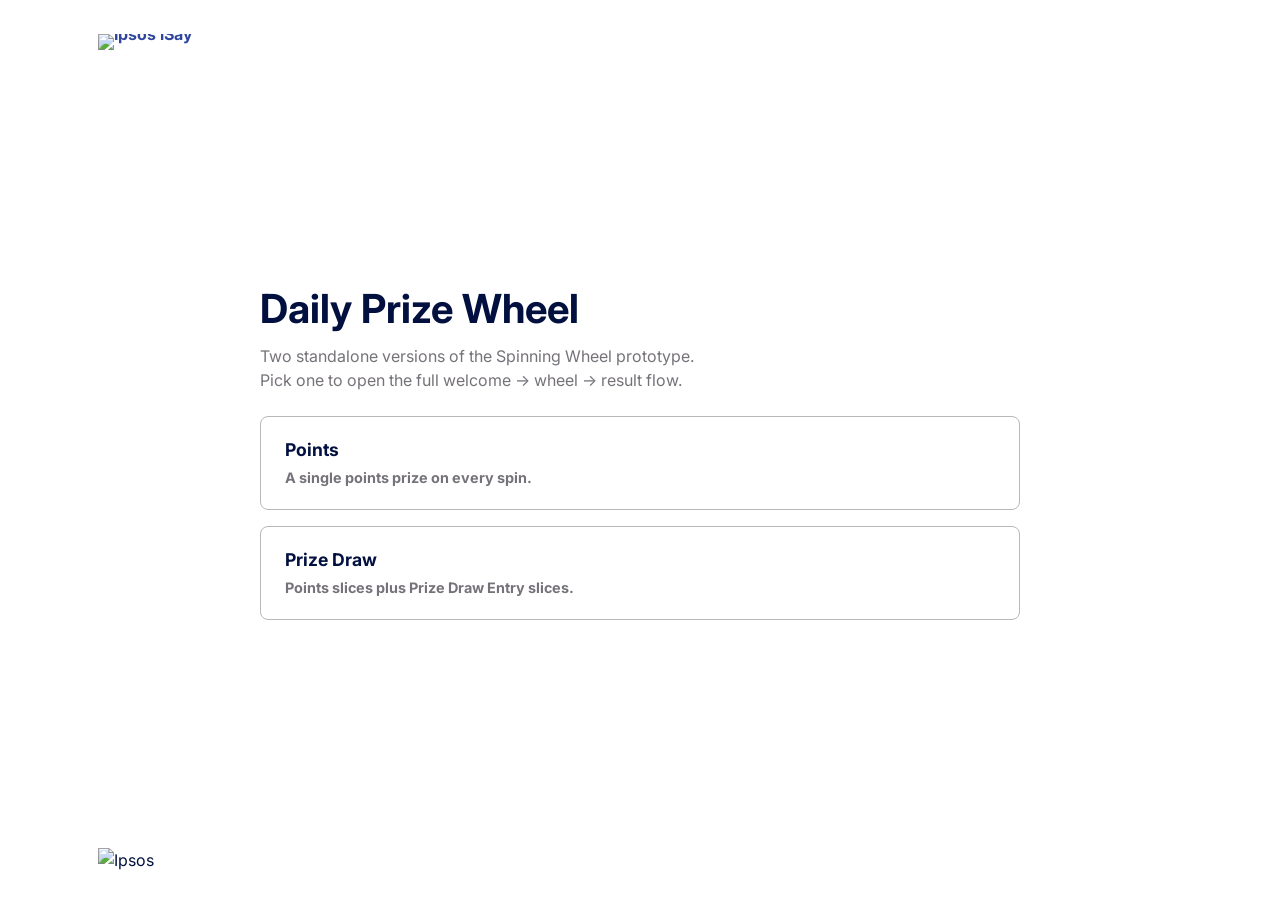
==== projects/spinning-wheel/index.html @ 9f3f1b7b "Added Spinning Wheel as standalone project" ====
<!doctype html>
<html lang="en">
<head>
  <meta charset="utf-8">
  <meta name="viewport" content="width=device-width, initial-scale=1">
  <title>Daily Prize Wheel — Prototypes</title>
  <link rel="preconnect" href="https://fonts.googleapis.com">
  <link rel="preconnect" href="https://fonts.gstatic.com" crossorigin>
  <link href="https://fonts.googleapis.com/css2?family=Inter:wght@400;700&family=Noto+Color+Emoji&display=swap" rel="stylesheet">
  <link rel="stylesheet" href="styles.css">
</head>
<body>
  <div class="page-shell">
    <header class="app-header">
      <div class="site-container">
        <a class="brand" href="./" aria-label="Ipsos iSay home">
          <img src="https://cdn.ipsosinteractive.com/deploy/PanelOne/resources/logos/ipsos_isay_logo.svg" alt="Ipsos iSay">
        </a>
      </div>
    </header>

    <main class="screen-main">
      <div class="stage">
        <h1>Daily Prize Wheel</h1>
        <p>Two standalone versions of the Spinning Wheel prototype. <br>
          Pick one to open the full welcome → wheel → result flow.</p>

        <div class="launcher-list">
          <a class="launcher-link" href="screens/01-default.html">
            <strong>Points</strong>
            <span>A single points prize on every spin.</span>
          </a>
          <a class="launcher-link" href="screens/02-prize-draw.html">
            <strong>Prize Draw</strong>
            <span>Points slices plus Prize Draw Entry slices.</span>
          </a>
        </div>
      </div>
    </main>

    <footer class="app-footer">
      <div class="site-container">
        <img src="https://cdn.ipsosinteractive.com/deploy/PanelOne/resources/logos/ipsos_logo.svg" alt="Ipsos">
      </div>
    </footer>
  </div>
</body>
</html>
---- projects/spinning-wheel/styles.css ----
:root {
  --white: #fff;
  --gray-100: #f6f6f6;
  --gray-200: #e0e0e0;
  --gray-300: #b8b7b9;
  --indigo-50: #f8f9ff;
  --indigo-500: #2f469c;
  --indigo-600: #1d3590;
  --indigo-700: #112572;
  --indigo-900: #02103f;
  --purple-500: #84329b;
  --green-50: #f4fffb;
  --green-700: #0f4e37;
  --orange-500: #d3681b;
  --red-500: #cf2c53;
  --text-main: var(--indigo-900);
  --text-muted: #767279;
  --text-link: var(--indigo-500);
}

* { box-sizing: border-box; }

html, body { min-height: 100%; }

body {
  margin: 0;
  background: var(--white);
  color: var(--text-main);
  font-family: Inter, "Noto Color Emoji", Arial, sans-serif;
  font-size: 1rem;
  line-height: 1.5;
  -webkit-font-smoothing: antialiased;
}

button, input { font: inherit; }

.page-shell {
  min-height: 100vh;
  display: flex;
  flex-direction: column;
}

/* Site container — header/footer only. A wide, Bootstrap-`.container`-
   style responsive box: full-width with a gutter below 576px, then a
   fixed max-width per breakpoint, centered. Deliberately separate from
   .stage (below), which is the much narrower column the wheel/content
   itself sits in — header/footer must NOT share .stage's max-width. */
.site-container {
  width: 100%;
  margin-inline: auto;
  padding-inline: 1.75rem;
  box-sizing: border-box;
}
@media (min-width: 576px)  { .site-container { max-width: 540px; } }
@media (min-width: 768px)  { .site-container { max-width: 720px; } }
@media (min-width: 992px)  { .site-container { max-width: 960px; } }
@media (min-width: 1200px) { .site-container { max-width: 1140px; } }
@media (min-width: 1400px) { .site-container { max-width: 1320px; } }

.app-header, .app-footer { width: 100%; }
.app-header { padding: 1.4rem 0 .4rem; }
.brand { display: inline-flex; line-height: 0; }
.brand img { display: block; width: auto; height: 38px; }

.screen-main {
  flex: 1 0 auto;
  width: 100%;
  padding: 1.5rem 1rem 2rem;
  display: flex;
  flex-direction: column;
}

.stage { width: 100%; max-width: 760px; margin: auto; }

h1 {
  margin: .5rem 0 .75rem;
  color: var(--text-main);
  font-size: clamp(1.75rem, 4vw, 2.5rem);
  line-height: 1.18;
  font-weight: 700;
}
h1:focus { outline: none; }

p { margin: 0 0 1rem; color: var(--text-muted); }
strong { color: inherit; }
a, .link-button { color: var(--text-link); font-weight: 700; }
a { text-decoration: none; }
a:hover, .link-button:hover { color: var(--indigo-700); text-decoration: underline; }
.text-secondary { color: var(--purple-500); }
.centered { text-align: center; }

.wheel-hero-image {
  display: block;
  width: 100%;
  height: auto;
  margin: 1.25rem 0;
}

.dotted-divider { padding-top: .25rem; border-top: 1px dashed var(--gray-300); }
.rules-consent {
  display: flex;
  align-items: flex-start;
  gap: .75rem;
  margin-top: 1rem;
  padding: 1rem 1.25rem;
  border: 1px solid rgba(0, 0, 0, .1);
  border-radius: 8px;
  background: rgba(47, 70, 156, .03);
  transition: background .2s ease, border-color .2s ease;
}
.rules-consent:hover { background: rgba(47, 70, 156, .06); border-color: rgba(47, 70, 156, .2); }
.rules-consent input {
  appearance: none;
  width: 24px;
  height: 24px;
  min-width: 24px;
  margin: .05rem 0 0;
  position: relative;
  border: 2px solid var(--gray-300);
  border-radius: 4px;
  background: var(--white);
  cursor: pointer;
  transition: .2s cubic-bezier(.4, 0, .2, 1);
}
.rules-consent input:hover { border-color: var(--indigo-500); box-shadow: 0 0 0 3px rgba(47, 70, 156, .08); }
.rules-consent input:focus-visible { outline: none; border-color: var(--indigo-500); box-shadow: 0 0 0 4px rgba(47, 70, 156, .25); }
.rules-consent input:checked { border-color: var(--indigo-500); background: var(--indigo-500); }
.rules-consent input::after {
  content: "";
  position: absolute;
  top: 50%;
  left: 50%;
  width: 6px;
  height: 12px;
  border: solid var(--white);
  border-width: 0 2.5px 2.5px 0;
  opacity: 0;
  transform: translate(-50%, -60%) rotate(45deg) scale(0);
  transition: .2s cubic-bezier(.68, -.55, .27, 1.55);
}
.rules-consent input:checked::after { opacity: 1; transform: translate(-50%, -60%) rotate(45deg) scale(1); }
.rules-consent label { cursor: pointer; }
.rules-error { margin: .5rem 0 0; color: var(--red-500); font-size: .875rem; }

.welcome-actions { display: flex; align-items: center; gap: .75rem; margin-top: 1.25rem; }
.welcome-actions p { margin: 0; }
.link-button { padding: 0; border: 0; background: none; cursor: pointer; }

.button {
  min-height: 44px;
  padding: 9px 16px;
  border: 1px solid transparent;
  border-radius: 6px;
  font-weight: 700;
  cursor: pointer;
}
.button-primary { color: var(--white); background: var(--indigo-500); }
.button-primary:hover { background: var(--indigo-600); }
.button:focus-visible, .link-button:focus-visible, .wheel-hub:focus-visible {
  outline: 2px solid var(--indigo-500);
  outline-offset: 3px;
}

.wheel-container {
  position: relative;
  display: flex;
  align-items: center;
  justify-content: center;
  width: 100%;
  max-width: 327px;
  aspect-ratio: 327 / 295;
  margin: 1.5rem auto;
  background: url("https://cdn.ipsosinteractive.com/deploy/PanelOne/resources/images/revamp/spinning-wheel/bg-wheel-m.webp") center / cover no-repeat;
}
.wheel-scene { position: relative; width: min(78vw, 300px); }
.wheel-disc {
  display: block;
  width: 100%;
  height: auto;
  transform: rotate(0deg);
  transition: transform 6.06s cubic-bezier(.15, .62, .2, 1);
}
.wheel-disc.is-spinning { transform: rotate(var(--spin-angle, 1822.5deg)); }
.wheel-hub {
  position: absolute;
  z-index: 2;
  top: 50%;
  left: 50%;
  width: 22%;
  padding: 0;
  border: 0;
  background: none;
  cursor: pointer;
  transform: translate(-50%, -59.2%);
}
.wheel-hub img { display: block; width: 100%; height: auto; }
.wheel-hub:hover:not(:disabled) img, .wheel-hub:focus-visible img { filter: brightness(1.08); }
.wheel-hub:disabled { cursor: default; opacity: .9; }
@keyframes pointer-tick {
  0%, 100% { transform: translate(-50%, -59.2%) rotate(-10deg); }
  50% { transform: translate(-50%, -59.2%) rotate(10deg); }
}
.wheel-hub.is-ticking { transform-origin: 50% 59.2%; animation: pointer-tick .2s ease-in-out; }

.celebration { position: relative; margin-bottom: 1.5rem; }
.celebration .confetti {
  position: absolute;
  z-index: 1;
  inset: 0;
  width: 100%;
  height: 100%;
  object-fit: cover;
  mix-blend-mode: multiply;
  pointer-events: none;
}
.celebration > :not(.confetti) { position: relative; z-index: 2; }
.alert { margin: 1.5rem 0; padding: 1rem; border-radius: 6px; }
.alert p { margin: 0; font-size: 1.25rem; }
.alert-success { background: var(--green-50); }
.alert-success p, .alert-success strong { color: var(--green-700); }
.alert-primary { background: var(--indigo-50); }
.alert-primary p { color: var(--indigo-600); }
.star { color: var(--orange-500); }
.main-page-button { margin-top: 1.5rem; }

.app-footer { flex-shrink: 0; padding: 1.4rem 0 1.6rem; }
.app-footer img { display: block; width: auto; height: 26px; }

.launcher-list { display: grid; gap: 1rem; margin-top: 1.5rem; }
.launcher-link {
  display: block;
  padding: 1.25rem 1.5rem;
  border: 1px solid var(--gray-300);
  border-radius: 8px;
  text-decoration: none;
  color: inherit;
  transition: border-color .2s ease, background .2s ease;
}
.launcher-link:hover, .launcher-link:focus-visible {
  border-color: var(--indigo-500);
  background: rgba(47, 70, 156, .04);
  text-decoration: none;
  color: inherit;
}
.launcher-link:focus-visible { outline: 2px solid var(--indigo-500); outline-offset: 3px; }
.launcher-link strong { display: block; color: var(--text-main); font-size: 1.1rem; margin-bottom: .25rem; }
.launcher-link span { display: block; color: var(--text-muted); font-size: .9rem; }

.visually-hidden {
  position: absolute !important;
  width: 1px !important;
  height: 1px !important;
  padding: 0 !important;
  margin: -1px !important;
  overflow: hidden !important;
  clip: rect(0, 0, 0, 0) !important;
  white-space: nowrap !important;
  border: 0 !important;
}

@media (min-width: 768px) {
  .screen-main { justify-content: center; }
  .wheel-container {
    max-width: 798px;
    aspect-ratio: 798 / 386;
    background-image: url("https://cdn.ipsosinteractive.com/deploy/PanelOne/resources/images/revamp/spinning-wheel/bg-wheel.webp");
  }
}

@media (max-width: 767.98px) {
  .app-header { padding: 1rem 0 .25rem; }
  .brand img { height: 30px; }
  .app-footer { padding: 1.2rem 0; }
  .site-container { padding-inline: 1rem; }
}

@media (max-width: 575.98px) {
  .welcome-actions { display: block; }
  .welcome-actions .button { width: 100%; }
  .welcome-actions p { margin-top: .75rem; }
}

@media (prefers-reduced-motion: reduce) {
  *, *::before, *::after { scroll-behavior: auto !important; }
  .wheel-disc, .wheel-disc.is-spinning { transition-duration: .01ms; }
  .wheel-hub.is-ticking { animation: none; }
  .celebration .confetti { display: none; }
}
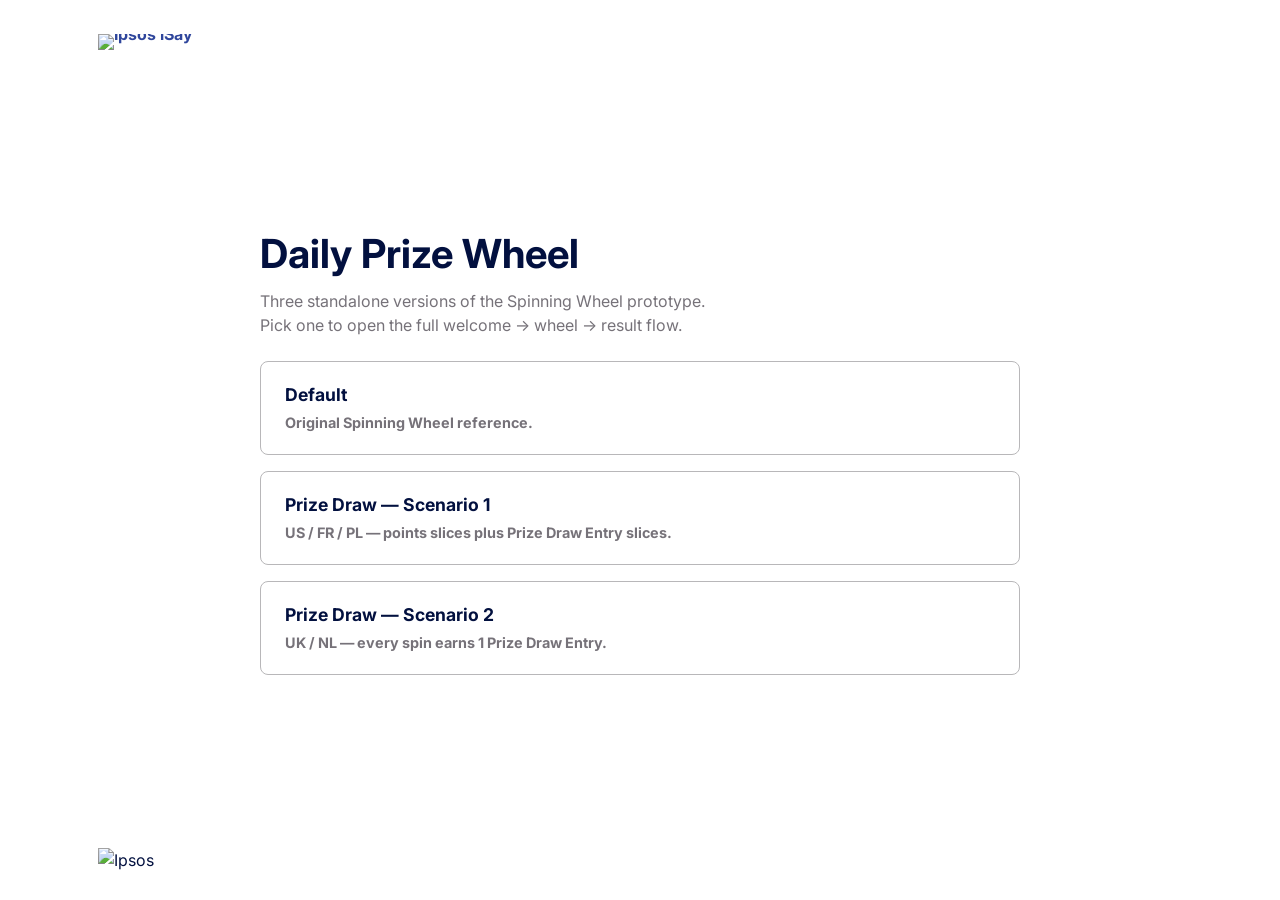
==== commit 5d622208: "Added new Spinning Wheel option" ====
--- a/projects/spinning-wheel/index.html
+++ b/projects/spinning-wheel/index.html
@@ -22,17 +22,21 @@
     <main class="screen-main">
       <div class="stage">
         <h1>Daily Prize Wheel</h1>
-        <p>Two standalone versions of the Spinning Wheel prototype. <br>
+        <p>Three standalone versions of the Spinning Wheel prototype. <br>
           Pick one to open the full welcome → wheel → result flow.</p>
 
         <div class="launcher-list">
           <a class="launcher-link" href="screens/01-default.html">
-            <strong>Points</strong>
-            <span>A single points prize on every spin.</span>
+            <strong>Default</strong>
+            <span>Original Spinning Wheel reference.</span>
           </a>
           <a class="launcher-link" href="screens/02-prize-draw.html">
-            <strong>Prize Draw</strong>
-            <span>Points slices plus Prize Draw Entry slices.</span>
+            <strong>Prize Draw — Scenario 1</strong>
+            <span>US / FR / PL — points slices plus Prize Draw Entry slices.</span>
+          </a>
+          <a class="launcher-link" href="screens/03-every-spin-entry.html">
+            <strong>Prize Draw — Scenario 2</strong>
+            <span>UK / NL — every spin earns 1 Prize Draw Entry.</span>
           </a>
         </div>
       </div>
